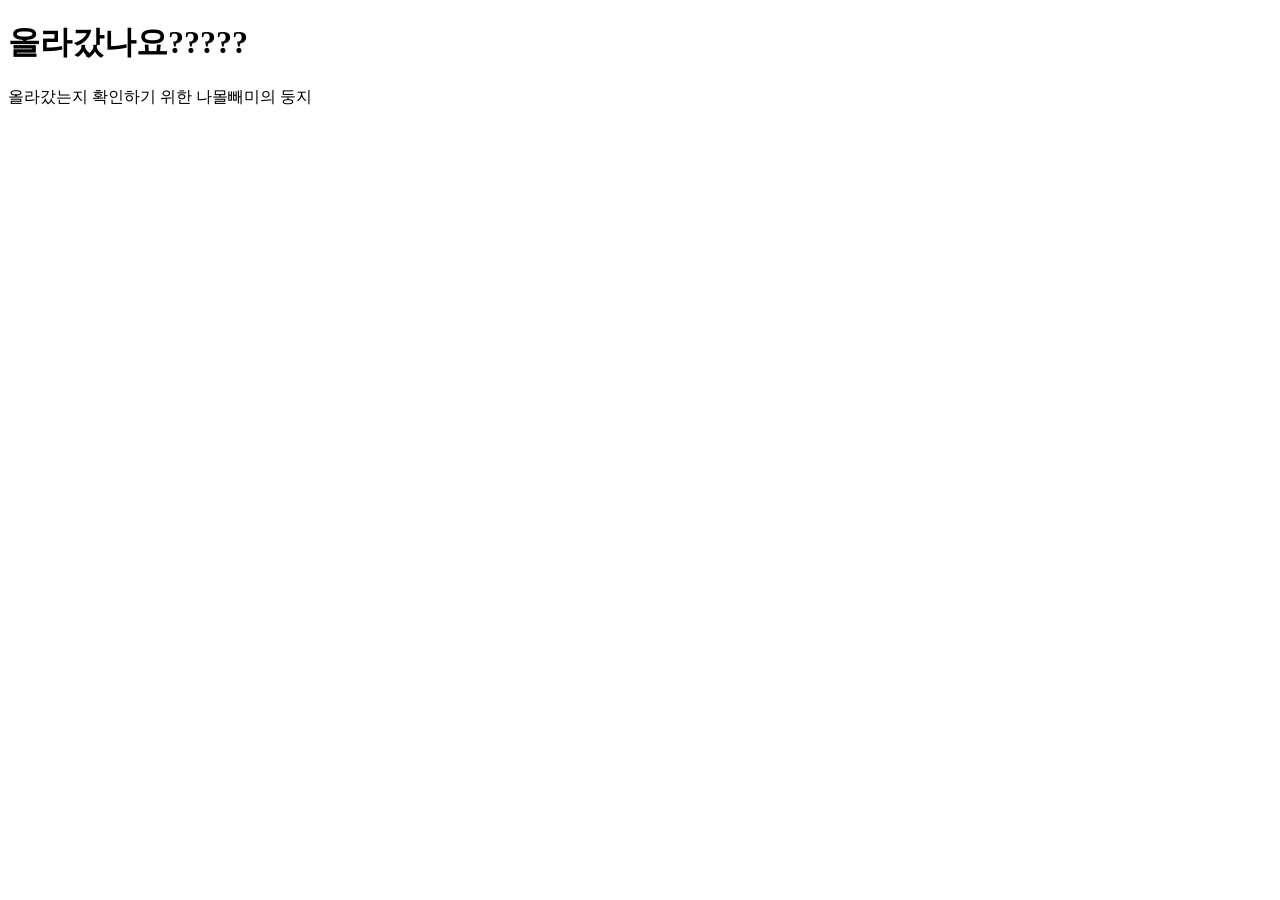
==== project/index.html @ 58163ca6 "feat: 메인페이지 레이아웃 업로드 완료" ====
<!DOCTYPE html>
<html lang="en">
<head>
    <meta charset="UTF-8">
    <meta name="viewport" content="width=device-width, initial-scale=1.0">
    <title>Document</title>
</head>
<body>
    <h1>올라갔나요?????</h1>

    <span>올라갔는지 확인하기 위한 나몰빼미의 둥지</span>
</body>
</html>
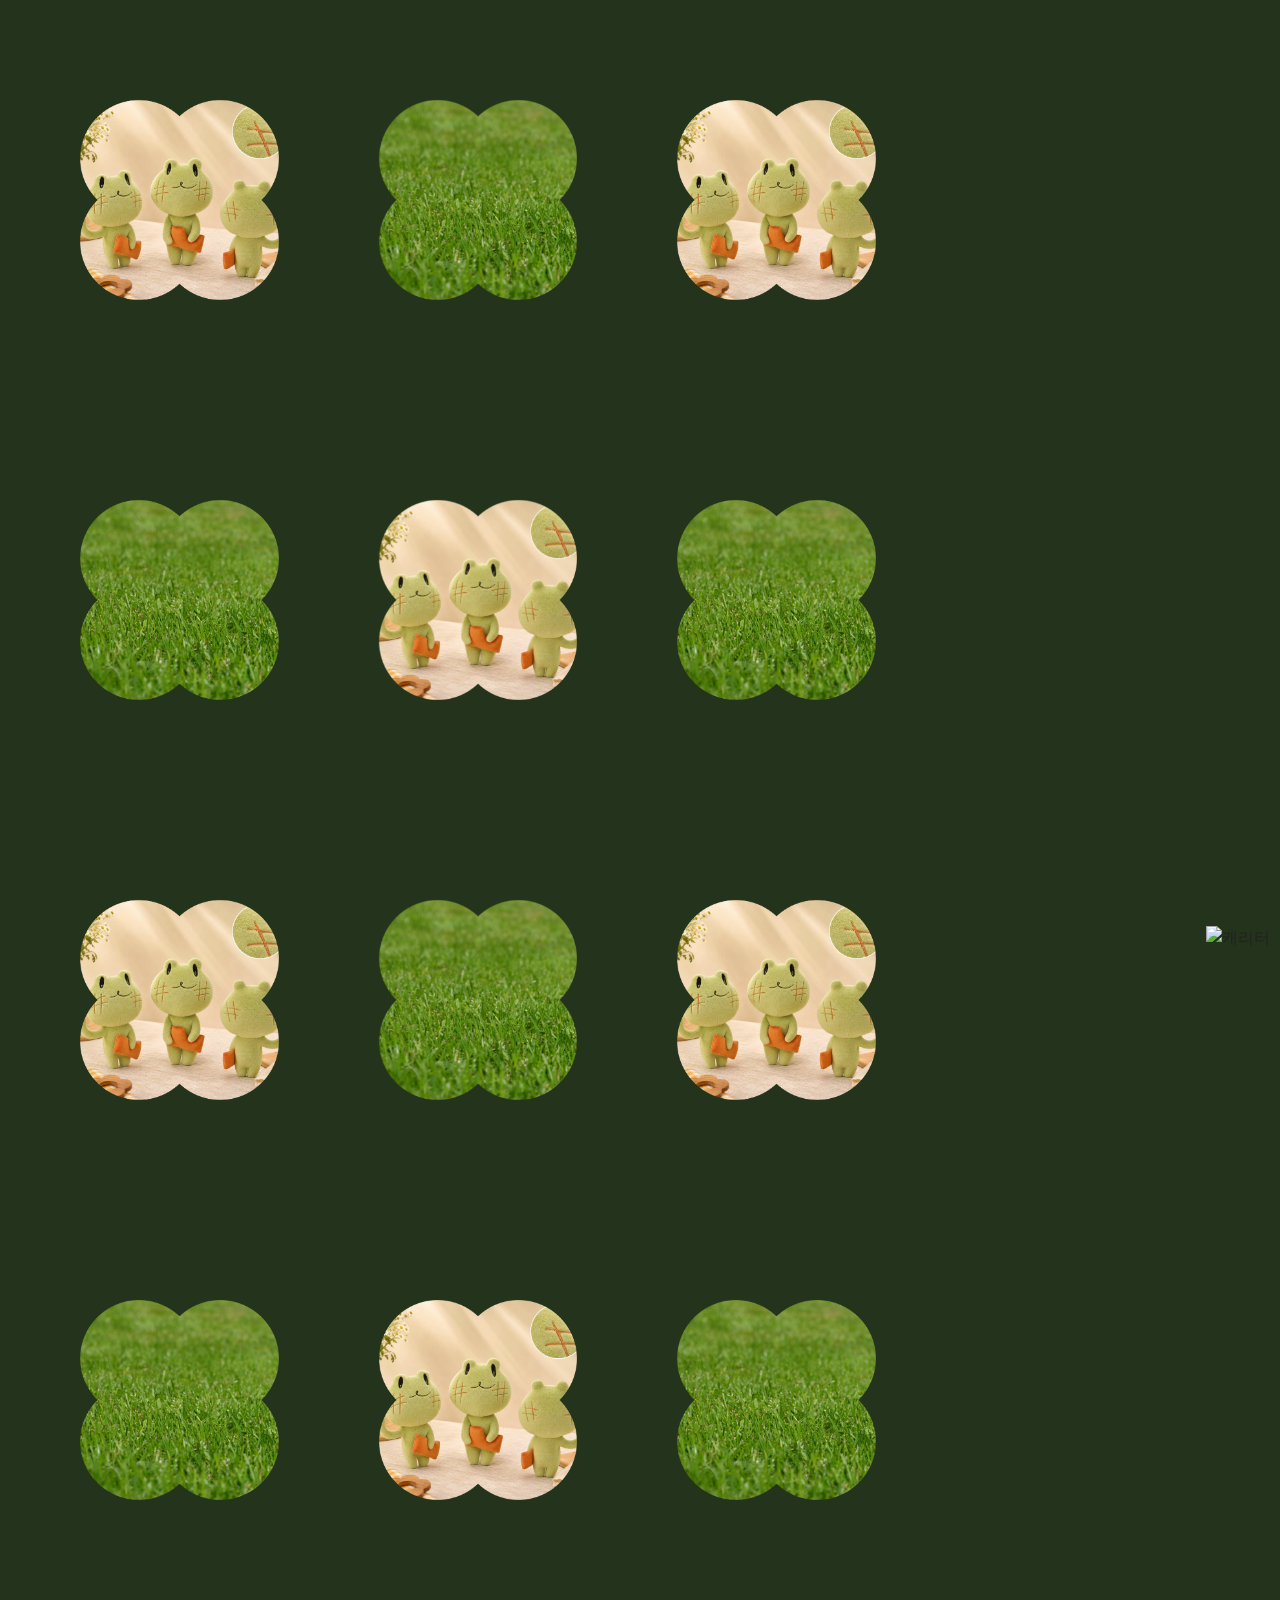
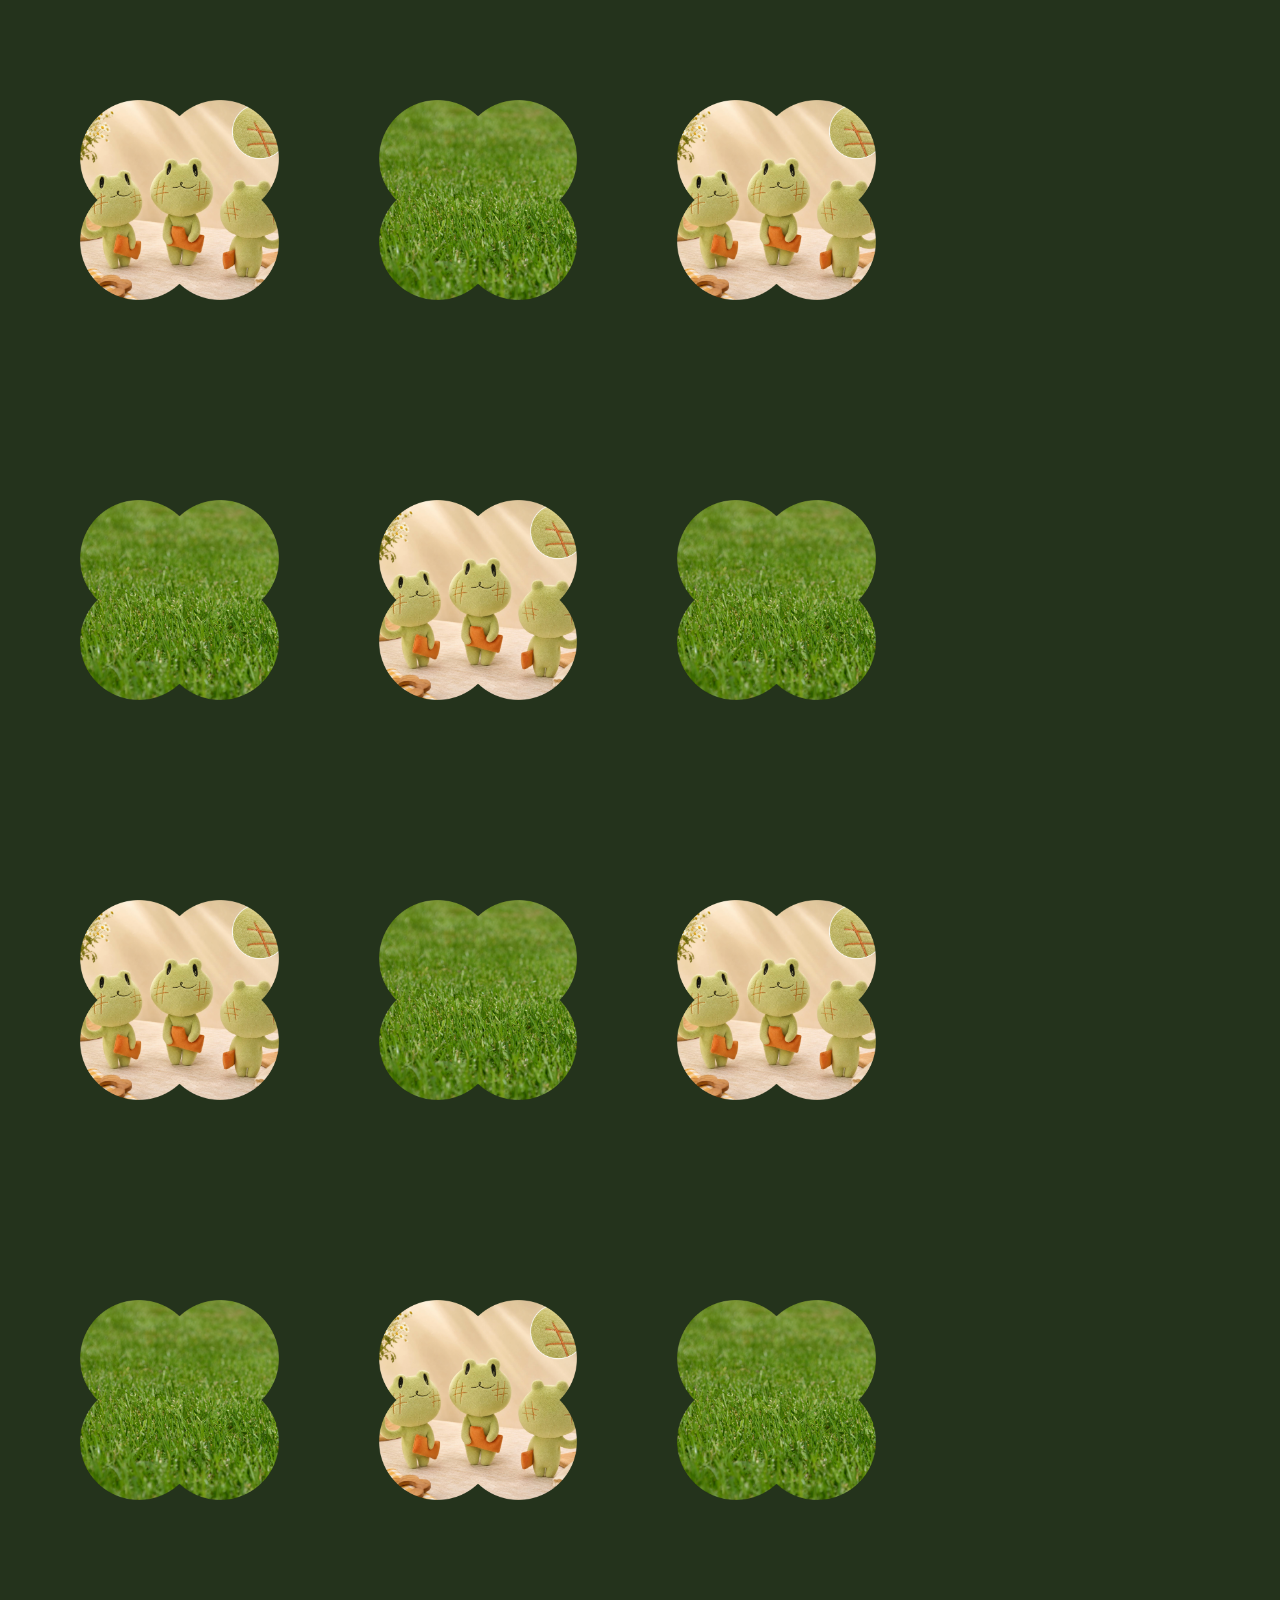
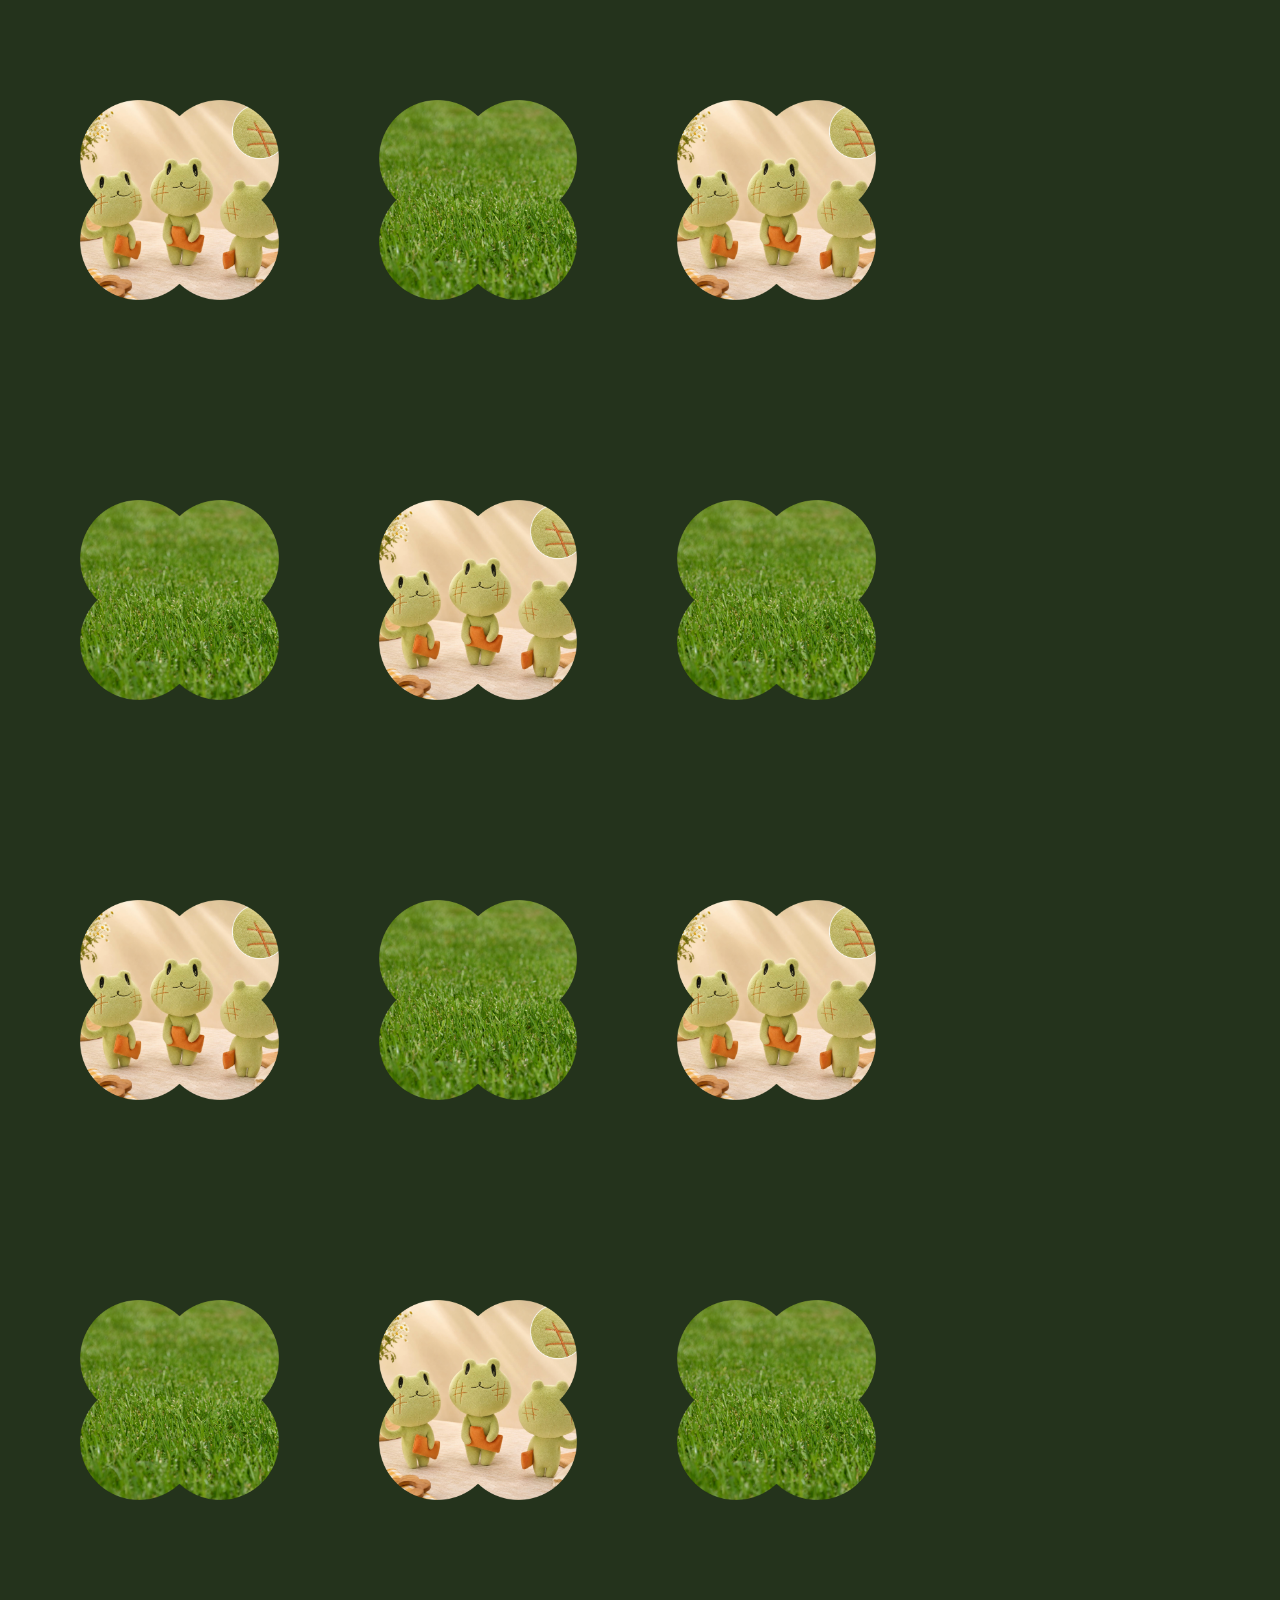
==== commit 132484f7: "4일동안 했던 파일 전부" ====
--- a/project/index.html
+++ b/project/index.html
@@ -4,10 +4,413 @@
     <meta charset="UTF-8">
     <meta name="viewport" content="width=device-width, initial-scale=1.0">
     <title>Document</title>
+        <script src="https://code.jquery.com/jquery-3.7.1.min.js" integrity="sha256-/JqT3SQfawRcv/BIHPThkBvs0OEvtFFmqPF/lYI/Cxo=" crossorigin="anonymous"></script>
+    <link rel="stylesheet" href="./css/reset.css">
+    <link rel="stylesheet" href="./css/main.css">
 </head>
 <body>
-    <h1>올라갔나요?????</h1>
-
-    <span>올라갔는지 확인하기 위한 나몰빼미의 둥지</span>
+    <section>
+        
+        <div class="cloverWrap">
+            <!-- 시작하는  부분 -->
+            <div class="slider">
+              <div class="slide">
+                <div class="flipCard">
+                    <div class="flipInner">
+                    <img class="front" src="./img/test1.png" alt="앞면">
+                    <img class="back" src="./img/test3back.png" alt="뒷면">
+                    </div>
+                </div>
+                </div>
+
+
+                 <div class="slide">
+                <div class="flipCard">
+                    <div class="flipInner">
+                    <img class="front" src="./img/test2.png" alt="앞면">
+                    <img class="back" src="./img/test3back.png" alt="뒷면">
+                    </div>
+                </div>
+                </div>
+                 <div class="slide">
+                <div class="flipCard">
+                    <div class="flipInner">
+                    <img class="front" src="./img/test1.png" alt="앞면">
+                    <img class="back" src="./img/test3back.png" alt="뒷면">
+                    </div>
+                </div>
+                </div>
+                 <div class="slide">
+                <div class="flipCard">
+                    <div class="flipInner">
+                    <img class="front" src="./img/test2.png" alt="앞면">
+                    <img class="back" src="./img/test3back.png" alt="뒷면">
+                    </div>
+                </div>
+                </div>
+                 <div class="slide">
+                <div class="flipCard">
+                    <div class="flipInner">
+                    <img class="front" src="./img/test1.png" alt="앞면">
+                    <img class="back" src="./img/test3back.png" alt="뒷면">
+                    </div>
+                </div>
+                </div>
+                 <div class="slide">
+                <div class="flipCard">
+                    <div class="flipInner">
+                    <img class="front" src="./img/test2.png" alt="앞면">
+                    <img class="back" src="./img/test3back.png" alt="뒷면">
+                    </div>
+                </div>
+                </div>
+                   <div class="slide">
+                <div class="flipCard">
+                    <div class="flipInner">
+                    <img class="front" src="./img/test1.png" alt="앞면">
+                    <img class="back" src="./img/test3back.png" alt="뒷면">
+                    </div>
+                </div>
+                </div>
+                 <div class="slide">
+                <div class="flipCard">
+                    <div class="flipInner">
+                    <img class="front" src="./img/test2.png" alt="앞면">
+                    <img class="back" src="./img/test3back.png" alt="뒷면">
+                    </div>
+                </div>
+                </div>
+                 <div class="slide">
+                <div class="flipCard">
+                    <div class="flipInner">
+                    <img class="front" src="./img/test1.png" alt="앞면">
+                    <img class="back" src="./img/test3back.png" alt="뒷면">
+                    </div>
+                </div>
+                </div>
+                 <div class="slide">
+                <div class="flipCard">
+                    <div class="flipInner">
+                    <img class="front" src="./img/test2.png" alt="앞면">
+                    <img class="back" src="./img/test3back.png" alt="뒷면">
+                    </div>
+                </div>
+                </div>
+                <div class="slide">
+                <div class="flipCard">
+                    <div class="flipInner">
+                    <img class="front" src="./img/test1.png" alt="앞면">
+                    <img class="back" src="./img/test3back.png" alt="뒷면">
+                    </div>
+                </div>
+                </div>
+                 <div class="slide">
+                <div class="flipCard">
+                    <div class="flipInner">
+                    <img class="front" src="./img/test2.png" alt="앞면">
+                    <img class="back" src="./img/test3back.png" alt="뒷면">
+                    </div>
+                </div>
+                </div>
+            </div>
+
+            <!-- 끝나는 부분 -->
+
+             <!-- 시작하는  부분 -->
+            <div class="slider">
+              <div class="slide">
+                <div class="flipCard">
+                    <div class="flipInner">
+                    <img class="front" src="./img/test2.png" alt="앞면">
+                    <img class="back" src="./img/test3back.png" alt="뒷면">
+                    </div>
+                </div>
+                </div>
+
+
+                 <div class="slide">
+                <div class="flipCard">
+                    <div class="flipInner">
+                    <img class="front" src="./img/test1.png" alt="앞면">
+                    <img class="back" src="./img/test3back.png" alt="뒷면">
+                    </div>
+                </div>
+                </div>
+                 <div class="slide">
+                <div class="flipCard">
+                    <div class="flipInner">
+                    <img class="front" src="./img/test2.png" alt="앞면">
+                    <img class="back" src="./img/test3back.png" alt="뒷면">
+                    </div>
+                </div>
+                </div>
+                 <div class="slide">
+                <div class="flipCard">
+                    <div class="flipInner">
+                    <img class="front" src="./img/test1.png" alt="앞면">
+                    <img class="back" src="./img/test3back.png" alt="뒷면">
+                    </div>
+                </div>
+                </div>
+                 <div class="slide">
+                <div class="flipCard">
+                    <div class="flipInner">
+                    <img class="front" src="./img/test2.png" alt="앞면">
+                    <img class="back" src="./img/test3back.png" alt="뒷면">
+                    </div>
+                </div>
+                </div>
+                 <div class="slide">
+                <div class="flipCard">
+                    <div class="flipInner">
+                    <img class="front" src="./img/test1.png" alt="앞면">
+                    <img class="back" src="./img/test3back.png" alt="뒷면">
+                    </div>
+                </div>
+                </div>
+                   <div class="slide">
+                <div class="flipCard">
+                    <div class="flipInner">
+                    <img class="front" src="./img/test2.png" alt="앞면">
+                    <img class="back" src="./img/test3back.png" alt="뒷면">
+                    </div>
+                </div>
+                </div>
+                 <div class="slide">
+                <div class="flipCard">
+                    <div class="flipInner">
+                    <img class="front" src="./img/test1.png" alt="앞면">
+                    <img class="back" src="./img/test3back.png" alt="뒷면">
+                    </div>
+                </div>
+                </div>
+                 <div class="slide">
+                <div class="flipCard">
+                    <div class="flipInner">
+                    <img class="front" src="./img/test2.png" alt="앞면">
+                    <img class="back" src="./img/test3back.png" alt="뒷면">
+                    </div>
+                </div>
+                </div>
+                 <div class="slide">
+                <div class="flipCard">
+                    <div class="flipInner">
+                    <img class="front" src="./img/test1.png" alt="앞면">
+                    <img class="back" src="./img/test3back.png" alt="뒷면">
+                    </div>
+                </div>
+                </div>
+                <div class="slide">
+                <div class="flipCard">
+                    <div class="flipInner">
+                    <img class="front" src="./img/test2.png" alt="앞면">
+                    <img class="back" src="./img/test3back.png" alt="뒷면">
+                    </div>
+                </div>
+                </div>
+                 <div class="slide">
+                <div class="flipCard">
+                    <div class="flipInner">
+                    <img class="front" src="./img/test1.png" alt="앞면">
+                    <img class="back" src="./img/test3back.png" alt="뒷면">
+                    </div>
+                </div>
+                </div>
+            </div>
+
+            <!-- 끝나는 부분 -->
+
+              <!-- 시작하는  부분 -->
+            <div class="slider">
+              <div class="slide">
+                <div class="flipCard">
+                    <div class="flipInner">
+                    <img class="front" src="./img/test1.png" alt="앞면">
+                    <img class="back" src="./img/test3back.png" alt="뒷면">
+                    </div>
+                </div>
+                </div>
+
+
+                 <div class="slide">
+                <div class="flipCard">
+                    <div class="flipInner">
+                    <img class="front" src="./img/test2.png" alt="앞면">
+                    <img class="back" src="./img/test3back.png" alt="뒷면">
+                    </div>
+                </div>
+                </div>
+                 <div class="slide">
+                <div class="flipCard">
+                    <div class="flipInner">
+                    <img class="front" src="./img/test1.png" alt="앞면">
+                    <img class="back" src="./img/test3back.png" alt="뒷면">
+                    </div>
+                </div>
+                </div>
+                 <div class="slide">
+                <div class="flipCard">
+                    <div class="flipInner">
+                    <img class="front" src="./img/test2.png" alt="앞면">
+                    <img class="back" src="./img/test3back.png" alt="뒷면">
+                    </div>
+                </div>
+                </div>
+                 <div class="slide">
+                <div class="flipCard">
+                    <div class="flipInner">
+                    <img class="front" src="./img/test1.png" alt="앞면">
+                    <img class="back" src="./img/test3back.png" alt="뒷면">
+                    </div>
+                </div>
+                </div>
+                 <div class="slide">
+                <div class="flipCard">
+                    <div class="flipInner">
+                    <img class="front" src="./img/test2.png" alt="앞면">
+                    <img class="back" src="./img/test3back.png" alt="뒷면">
+                    </div>
+                </div>
+                </div>
+                   <div class="slide">
+                <div class="flipCard">
+                    <div class="flipInner">
+                    <img class="front" src="./img/test1.png" alt="앞면">
+                    <img class="back" src="./img/test3back.png" alt="뒷면">
+                    </div>
+                </div>
+                </div>
+                 <div class="slide">
+                <div class="flipCard">
+                    <div class="flipInner">
+                    <img class="front" src="./img/test2.png" alt="앞면">
+                    <img class="back" src="./img/test3back.png" alt="뒷면">
+                    </div>
+                </div>
+                </div>
+                 <div class="slide">
+                <div class="flipCard">
+                    <div class="flipInner">
+                    <img class="front" src="./img/test1.png" alt="앞면">
+                    <img class="back" src="./img/test3back.png" alt="뒷면">
+                    </div>
+                </div>
+                </div>
+                 <div class="slide">
+                <div class="flipCard">
+                    <div class="flipInner">
+                    <img class="front" src="./img/test2.png" alt="앞면">
+                    <img class="back" src="./img/test3back.png" alt="뒷면">
+                    </div>
+                </div>
+                </div>
+                <div class="slide">
+                <div class="flipCard">
+                    <div class="flipInner">
+                    <img class="front" src="./img/test1.png" alt="앞면">
+                    <img class="back" src="./img/test3back.png" alt="뒷면">
+                    </div>
+                </div>
+                </div>
+                 <div class="slide">
+                <div class="flipCard">
+                    <div class="flipInner">
+                    <img class="front" src="./img/test2.png" alt="앞면">
+                    <img class="back" src="./img/test3back.png" alt="뒷면">
+                    </div>
+                </div>
+                </div>
+            </div>
+
+            <!-- 끝나는 부분 -->
+            
+
+            
+
+
+        </div>
+        <div class="characterArea">
+        <img class="chorogi" src="./img/character image/choro-gi-nomal.png" alt="캐리터">
+        </div>
+    </section>
+       
+    <script>
+
+// const slider = document.querySelector(".slider");
+// const slide = document.querySelectorAll(".slide");
+
+// let currentIndex = 0;
+
+// function moveSlide(){
+
+//     slider.style.transform =
+//     `translateY(-${currentIndex * 300}px)`;
+
+// }
+//   setInterval(()=>{
+
+//     currentIndex++;
+
+//     if(currentIndex >= slide.length){
+//         currentIndex = 0;
+//     }
+
+//     moveSlide();
+//     translate()
+
+// },2000);
+// //2번째----------------------------
+// const slider2 = document.querySelector(".slider2");
+// const slide2 = document.querySelectorAll(".slide2");
+
+// let currentIndex2 = 0;
+
+// function moveSlide2(){
+
+//     slider2.style.transform =
+//     `translateY(-${currentIndex2 * 300}px)`;
+
+// }
+//   setInterval(()=>{
+
+//     currentIndex2++;
+
+//     if(currentIndex2 >= slide.length){
+//         currentIndex2 = 0;
+//     }
+
+//     moveSlide2();
+//     translate2()
+
+// },1000);
+
+// //2번째----------------------------
+
+// const slider3 = document.querySelector(".slider3");
+// const slide3 = document.querySelectorAll(".slide3");
+
+// let currentIndex3 = 0;
+
+// function moveSlide3(){
+
+//     slider3.style.transform =
+//     `translateY(-${currentIndex3 * 300}px)`;
+
+// }
+//   setInterval(()=>{
+
+//     currentIndex3++;
+
+//     if(currentIndex3 >= slide.length){
+//         currentIndex3 = 0;
+//     }
+
+//     moveSlide3();
+//     translate3()
+
+// },2000);
+
+
+    </script>
 </body>
 </html>
--- a/project/css/main.css
+++ b/project/css/main.css
@@ -0,0 +1,103 @@
+section{
+    width: 100%;
+    /* overflow: hidden; */
+    display: flex;
+    background-color: #24331C;
+    position: relative;
+}
+.cloverWrap{
+    margin-left: 30px;
+    width: 70%;
+    max-width: 1200px;
+    display: grid;
+    grid-template-columns: repeat(3, 1fr);
+}
+.slider{
+    display: flex;
+    flex-direction: column;
+}
+
+.slide{
+    width: 100%;
+    height: 400px;
+    /* height: 40%; */
+    padding: 50px;
+    display: flex;
+    flex-direction: column;
+    gap: 50px;
+    flex-shrink: 0;
+    
+}
+.characterArea>img{
+  /* transform: scale(0.1); */
+  /* width: 500px; */
+  position: absolute;
+ bottom: -50px;
+ right: 10px;
+    z-index: 50;
+    display: flex;
+    align-items: end;
+    justify-content: end;
+    position: fixed;
+    object-fit: contain;
+    animation: move1 2s infinite;
+}
+.flipCard{
+    width:300px;
+    height:300px;
+    /* border:1px solid red; */
+}
+
+.flipCard{
+    width: 100%;
+    height: 100%;
+
+    perspective: 1000px;
+}
+
+.flipInner{
+    width: 100%;
+    height: 100%;
+
+    position: relative;
+
+    transition: 0.8s;
+
+    transform-style: preserve-3d;
+}
+
+.flipCard:hover .flipInner{
+    transform: rotateY(180deg);
+}
+
+.front,
+.back{
+    position: absolute;
+
+    width: 300px;
+    height: 100%;
+
+    top: 0;
+    left: 0;
+
+    object-fit: contain;
+
+    backface-visibility: hidden;
+}
+
+.back{
+    transform: rotateY(180deg);
+}
+
+
+@keyframes move1{
+    0%{
+        transform: translateY(20px);
+    }
+    50%{
+        transform: translateY(100px);
+    }
+    100%{
+        transform: translateY(20px);
+    }
+}
